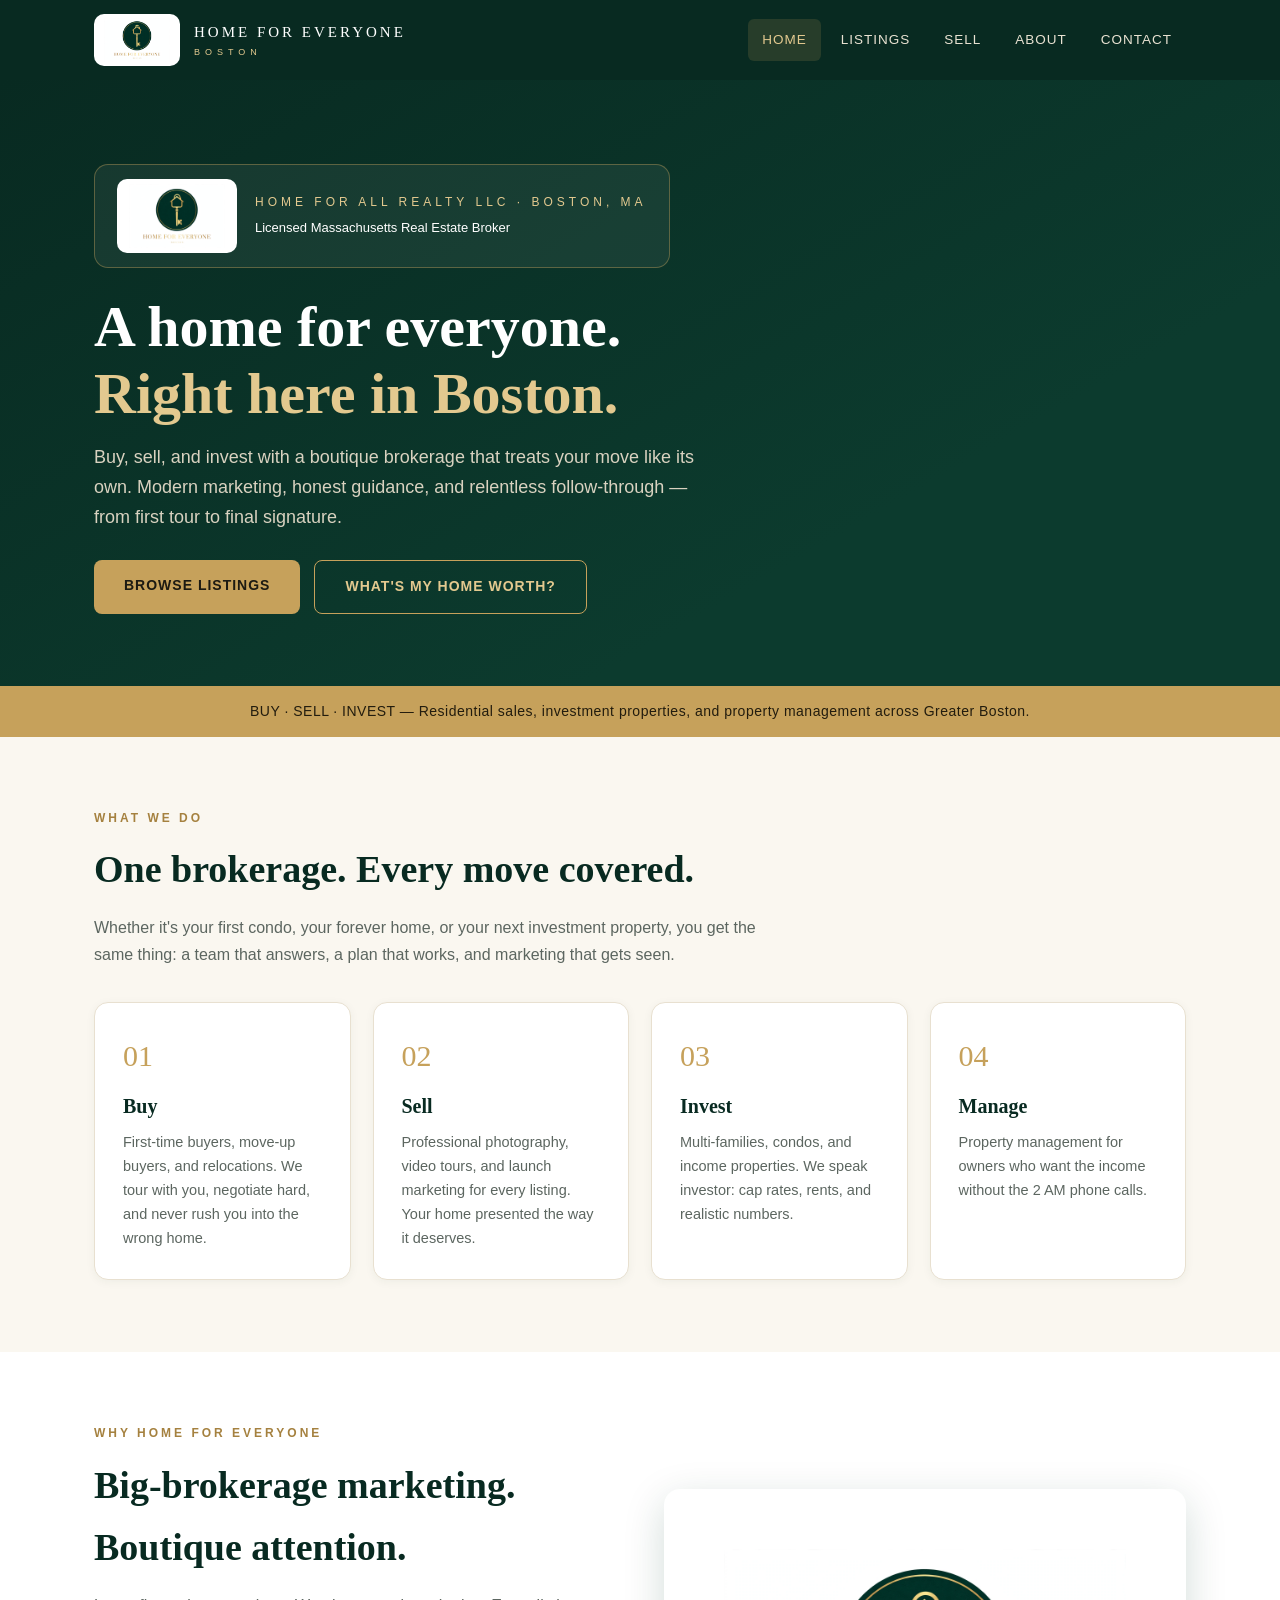
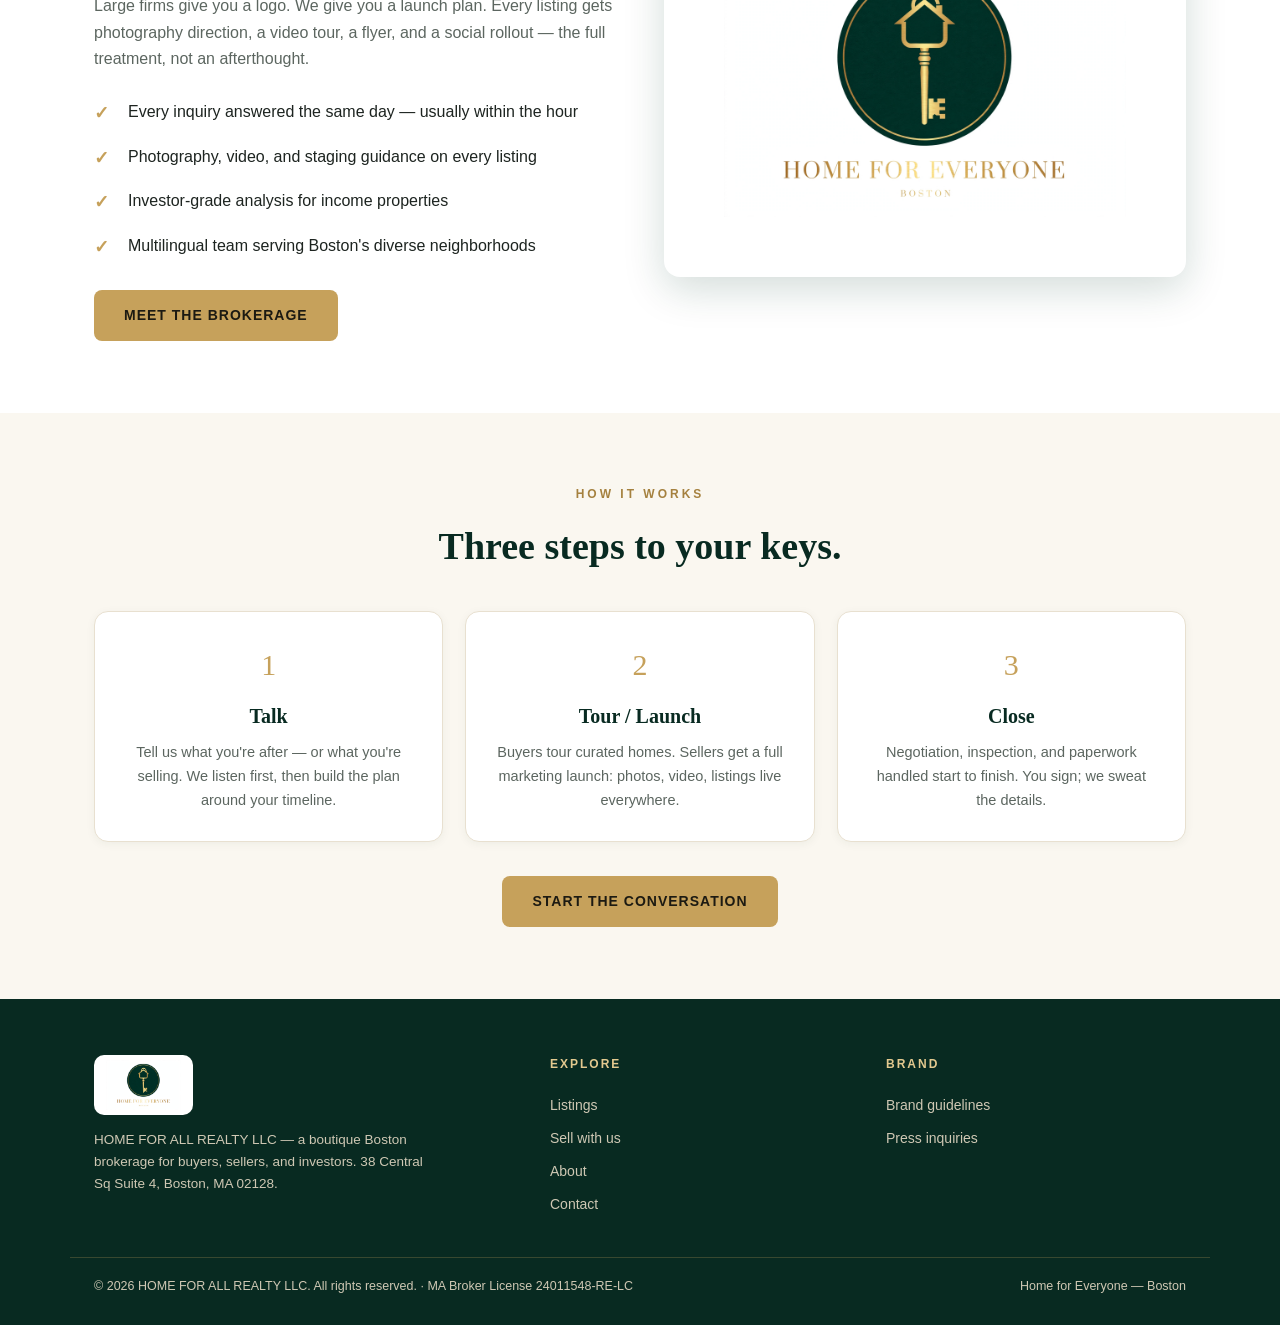
==== index.html @ dabc6003 "Home for Everyone — Boston: add index.html" ====
<!DOCTYPE html>
<html lang="en">
<head>
<meta charset="UTF-8">
<meta name="viewport" content="width=device-width, initial-scale=1.0">
<title>Home for Everyone — Boston | Buy, Sell, Invest</title>
<meta name="description" content="Home for Everyone — Boston. HOME FOR ALL REALTY LLC. Buy, sell, and invest in Boston real estate with a brokerage built around you.">
<link rel="stylesheet" href="assets/style.css">
<link rel="icon" href="assets/logo.webp">
</head>
<body>
<header class="site-header">
  <div class="header-inner">
    <a class="brand" href="index.html"><img src="assets/logo.webp" alt="Home for Everyone — Boston"><span class="word">HOME FOR EVERYONE<small>BOSTON</small></span></a>
    <button class="menu-btn" onclick="document.querySelector('nav.main').classList.toggle('open')">☰ Menu</button>
    <nav class="main">
      <a href="index.html" class="active">Home</a>
      <a href="listings.html">Listings</a>
      <a href="sell.html">Sell</a>
      <a href="about.html">About</a>
      <a href="contact.html">Contact</a>
    </nav>
  </div>
</header>

<section class="hero">
  <div class="wrap">
    <div class="hero-badge"><img src="assets/logo.webp" alt="Home for Everyone logo"><div><div class="kicker">HOME FOR ALL REALTY LLC · Boston, MA</div><div style="color:#fff;font-size:13px;margin-top:4px">Licensed Massachusetts Real Estate Broker</div></div></div>
    <h1 data-hfe="hero_title">A home for everyone.<br><em>Right here in Boston.</em></h1>
    <p class="lede" data-hfe="hero_lede">Buy, sell, and invest with a boutique brokerage that treats your move like its own. Modern marketing, honest guidance, and relentless follow-through — from first tour to final signature.</p>
    <div class="cta-row">
      <a class="btn" href="listings.html">Browse listings</a>
      <a class="btn ghost" href="sell.html">What's my home worth?</a>
    </div>
  </div>
</section>

<div class="strip" data-hfe="notice"><strong>BUY · SELL · INVEST</strong> &nbsp;—&nbsp; Residential sales, investment properties, and property management across Greater Boston.</div>

<section class="section">
  <div class="wrap">
    <div class="eyebrow">What we do</div>
    <h2>One brokerage. Every move covered.</h2>
    <p class="sub">Whether it's your first condo, your forever home, or your next investment property, you get the same thing: a team that answers, a plan that works, and marketing that gets seen.</p>
    <div class="cards">
      <div class="card"><div class="n">01</div><h3>Buy</h3><p>First-time buyers, move-up buyers, and relocations. We tour with you, negotiate hard, and never rush you into the wrong home.</p></div>
      <div class="card"><div class="n">02</div><h3>Sell</h3><p>Professional photography, video tours, and launch marketing for every listing. Your home presented the way it deserves.</p></div>
      <div class="card"><div class="n">03</div><h3>Invest</h3><p>Multi-families, condos, and income properties. We speak investor: cap rates, rents, and realistic numbers.</p></div>
      <div class="card"><div class="n">04</div><h3>Manage</h3><p>Property management for owners who want the income without the 2 AM phone calls.</p></div>
    </div>
  </div>
</section>

<section class="section alt">
  <div class="wrap split">
    <div>
      <div class="eyebrow">Why Home for Everyone</div>
      <h2>Big-brokerage marketing.<br>Boutique attention.</h2>
      <p class="sub">Large firms give you a logo. We give you a launch plan. Every listing gets photography direction, a video tour, a flyer, and a social rollout — the full treatment, not an afterthought.</p>
      <ul class="check">
        <li>Every inquiry answered the same day — usually within the hour</li>
        <li>Photography, video, and staging guidance on every listing</li>
        <li>Investor-grade analysis for income properties</li>
        <li>Multilingual team serving Boston's diverse neighborhoods</li>
      </ul>
      <div class="cta-row" style="margin-top:22px"><a class="btn" href="about.html">Meet the brokerage</a></div>
    </div>
    <div><img class="frame" src="assets/logo.webp" alt="Home for Everyone — Boston logo" style="padding:60px;background:#fff"></div>
  </div>
</section>

<section class="section">
  <div class="wrap center">
    <div class="eyebrow">How it works</div>
    <h2>Three steps to your keys.</h2>
    <div class="cards">
      <div class="card"><div class="n">1</div><h3>Talk</h3><p>Tell us what you're after — or what you're selling. We listen first, then build the plan around your timeline.</p></div>
      <div class="card"><div class="n">2</div><h3>Tour / Launch</h3><p>Buyers tour curated homes. Sellers get a full marketing launch: photos, video, listings live everywhere.</p></div>
      <div class="card"><div class="n">3</div><h3>Close</h3><p>Negotiation, inspection, and paperwork handled start to finish. You sign; we sweat the details.</p></div>
    </div>
    <div class="cta-row" style="justify-content:center;margin-top:34px"><a class="btn" href="contact.html">Start the conversation</a></div>
  </div>
</section>

<footer>
  <div class="foot-grid">
    <div class="foot-brand">
      <img src="assets/logo.webp" alt="Home for Everyone — Boston">
      <p>HOME FOR ALL REALTY LLC — a boutique Boston brokerage for buyers, sellers, and investors. 38 Central Sq Suite 4, Boston, MA 02128.</p>
    </div>
    <div><h4>Explore</h4><a href="listings.html">Listings</a><a href="sell.html">Sell with us</a><a href="about.html">About</a><a href="contact.html">Contact</a></div>
    <div><h4>Brand</h4><a href="brand.html">Brand guidelines</a><a href="contact.html">Press inquiries</a></div>
  </div>
  <div class="foot-bottom"><span>© 2026 HOME FOR ALL REALTY LLC. All rights reserved. · MA Broker License 24011548-RE-LC</span><span>Home for Everyone — Boston</span></div>
</footer>
<script src="assets/admin-data.js"></script>
</body>
</html>
---- assets/style.css ----
/* Home for Everyone — Boston | Brand stylesheet */
:root{
  --green:#0c3b2e; --green-deep:#082a21; --gold:#c6a15b; --gold-soft:#e3c98f;
  --ivory:#faf7f0; --ink:#1d2420; --muted:#5c6660; --line:#e8e0d0;
  --serif:"Playfair Display",Didot,"Bodoni MT",Georgia,"Times New Roman",serif;
  --sans:"Inter",-apple-system,"Segoe UI",Roboto,Helvetica,Arial,sans-serif;
}
*{box-sizing:border-box;margin:0;padding:0}
body{font-family:var(--sans);color:var(--ink);background:var(--ivory);line-height:1.65;font-size:16px}
img{max-width:100%;display:block}
a{color:var(--green)}
.wrap{max-width:1140px;margin:0 auto;padding:0 24px}
/* Header */
.site-header{background:var(--green-deep);position:sticky;top:0;z-index:50}
.header-inner{display:flex;align-items:center;justify-content:space-between;padding:14px 24px;max-width:1140px;margin:0 auto}
.brand{display:flex;align-items:center;gap:14px;text-decoration:none}
.brand img{height:52px;width:auto;background:#fff;border-radius:10px;padding:4px 10px}
.brand .word{color:#fff;font-family:var(--serif);font-size:15px;letter-spacing:3px}
.brand .word small{display:block;font-family:var(--sans);font-size:9px;letter-spacing:5px;color:var(--gold-soft)}
nav.main{display:flex;gap:6px}
nav.main a{color:#e9e2d2;text-decoration:none;font-size:13.5px;letter-spacing:1px;padding:10px 14px;border-radius:6px;text-transform:uppercase}
nav.main a:hover,nav.main a.active{background:rgba(198,161,91,.16);color:var(--gold-soft)}
.menu-btn{display:none;background:none;border:1px solid var(--gold);color:var(--gold-soft);border-radius:6px;padding:8px 12px;font-size:15px}
/* Hero */
.hero{background:linear-gradient(150deg,var(--green-deep) 0%,var(--green) 70%);color:#fff;padding:84px 0 72px;position:relative;overflow:hidden}
.hero h1{font-family:var(--serif);font-size:clamp(34px,5vw,58px);line-height:1.15;margin:18px 0 16px;font-weight:600}
.hero h1 em{color:var(--gold-soft);font-style:normal}
.hero .kicker{color:var(--gold-soft);letter-spacing:4px;font-size:12px;text-transform:uppercase}
.hero p.lede{color:#d9d2c0;font-size:18px;max-width:620px;margin-bottom:28px}
.hero-badge{display:inline-flex;align-items:center;gap:18px;background:rgba(255,255,255,.06);border:1px solid rgba(198,161,91,.4);border-radius:14px;padding:14px 22px;margin-bottom:8px}
.hero-badge img{height:74px;background:#fff;border-radius:10px;padding:5px 12px}
.btn{display:inline-block;background:var(--gold);color:#1c1a12;text-decoration:none;font-weight:700;letter-spacing:1px;padding:14px 30px;border-radius:8px;font-size:14px;text-transform:uppercase;border:none;cursor:pointer}
.btn:hover{background:var(--gold-soft)}
.btn.ghost{background:transparent;color:var(--gold-soft);border:1px solid var(--gold)}
.btn.ghost:hover{background:rgba(198,161,91,.14)}
.cta-row{display:flex;gap:14px;flex-wrap:wrap}
/* Sections */
.section{padding:72px 0}
.section.alt{background:#fff}
.eyebrow{color:#a5813f;letter-spacing:3px;font-size:12px;text-transform:uppercase;margin-bottom:10px;font-weight:700}
h2{font-family:var(--serif);font-size:clamp(26px,3.4vw,38px);color:var(--green-deep);margin-bottom:14px;font-weight:600}
h2.light{color:#fff}
.section p.sub{color:var(--muted);max-width:680px;margin-bottom:8px}
.center{text-align:center}.center p.sub{margin:0 auto 8px}
/* Cards */
.cards{display:grid;grid-template-columns:repeat(auto-fit,minmax(250px,1fr));gap:22px;margin-top:34px}
.card{background:#fff;border:1px solid var(--line);border-radius:14px;padding:28px;box-shadow:0 2px 10px rgba(12,59,46,.05)}
.card .n{font-family:var(--serif);color:var(--gold);font-size:30px}
.card h3{font-family:var(--serif);color:var(--green-deep);margin:10px 0 8px;font-size:20px}
.card p{color:var(--muted);font-size:14.5px}
/* Listings */
.listing-grid{display:grid;grid-template-columns:repeat(auto-fit,minmax(300px,1fr));gap:24px;margin-top:34px}
.listing{background:#fff;border:1px solid var(--line);border-radius:14px;overflow:hidden}
.listing .ph{height:200px;background:linear-gradient(135deg,#dfe7e2,#c9d4cc);display:flex;align-items:center;justify-content:center;color:#7d8a83;font-size:13px;letter-spacing:2px}
.listing .body{padding:22px}
.listing .price{font-family:var(--serif);font-size:24px;color:var(--green-deep)}
.listing .addr{color:var(--muted);font-size:14px;margin:4px 0 10px}
.listing .facts{display:flex;gap:16px;font-size:13px;color:var(--muted);margin-bottom:12px}
.tag{display:inline-block;font-size:10.5px;letter-spacing:1.5px;text-transform:uppercase;background:#f0e9d8;color:#8a6d2f;border-radius:20px;padding:4px 12px;margin-bottom:10px}
/* Split */
.split{display:grid;grid-template-columns:1fr 1fr;gap:48px;align-items:center}
.split img.frame{border-radius:16px;box-shadow:0 12px 40px rgba(12,59,46,.18)}
ul.check{list-style:none;margin:18px 0}
ul.check li{padding:9px 0 9px 34px;position:relative;color:var(--ink)}
ul.check li::before{content:"✓";position:absolute;left:0;color:var(--gold);font-weight:800;font-size:18px}
/* Forms */
.form{background:#fff;border:1px solid var(--line);border-radius:14px;padding:34px;max-width:640px}
.form label{display:block;font-size:13px;font-weight:700;letter-spacing:.5px;margin:16px 0 6px;color:var(--green-deep)}
.form input,.form select,.form textarea{width:100%;border:1px solid var(--line);border-radius:8px;padding:12px 14px;font-size:15px;font-family:var(--sans);background:var(--ivory)}
.form textarea{min-height:120px;resize:vertical}
.form .note{font-size:12.5px;color:var(--muted);margin-top:14px}
.form-ok{display:none;background:#eef7f0;border:1px solid #bfe3c9;color:#1e6b34;border-radius:10px;padding:16px;margin-top:18px}
/* Brand page */
.swatch-grid{display:grid;grid-template-columns:repeat(auto-fit,minmax(180px,1fr));gap:18px;margin-top:26px}
.swatch{border:1px solid var(--line);border-radius:12px;overflow:hidden;background:#fff}
.swatch .c{height:110px}
.swatch .t{padding:14px;font-size:13px}
.swatch .t strong{display:block;font-size:14px}
.type-spec{background:#fff;border:1px solid var(--line);border-radius:12px;padding:26px;margin-top:18px}
.type-spec .demo-serif{font-family:var(--serif);font-size:30px;color:var(--green-deep)}
.type-spec .demo-sans{font-family:var(--sans);font-size:18px;color:var(--ink)}
.do-dont{display:grid;grid-template-columns:1fr 1fr;gap:22px;margin-top:26px}
.do-dont .dd{background:#fff;border:1px solid var(--line);border-radius:12px;padding:24px}
.do-dont h4{margin-bottom:10px}
/* Footer */
footer{background:var(--green-deep);color:#cfc8b4;padding:56px 0 28px;margin-top:0}
.foot-grid{display:grid;grid-template-columns:1.4fr 1fr 1fr;gap:36px;max-width:1140px;margin:0 auto;padding:0 24px}
.foot-grid h4{color:var(--gold-soft);letter-spacing:2px;font-size:12px;text-transform:uppercase;margin-bottom:14px}
.foot-grid a{color:#cfc8b4;text-decoration:none;display:block;padding:5px 0;font-size:14px}
.foot-grid a:hover{color:#fff}
.foot-brand img{height:60px;background:#fff;border-radius:10px;padding:5px 12px;margin-bottom:14px}
.foot-brand p{font-size:13.5px;max-width:340px}
.foot-bottom{max-width:1140px;margin:36px auto 0;padding:18px 24px 0;border-top:1px solid rgba(198,161,91,.25);font-size:12.5px;display:flex;justify-content:space-between;flex-wrap:wrap;gap:10px}
/* Banner strip */
.strip{background:var(--gold);color:#221c0e;padding:14px 0;text-align:center;font-size:14px;letter-spacing:.5px}
.strip strong{letter-spacing:2px}
/* Responsive */
@media(max-width:860px){
  .split{grid-template-columns:1fr}
  .do-dont{grid-template-columns:1fr}
  nav.main{display:none;position:absolute;top:100%;left:0;right:0;background:var(--green-deep);flex-direction:column;padding:10px 24px 18px}
  nav.main.open{display:flex}
  .menu-btn{display:block}
  .foot-grid{grid-template-columns:1fr}
  .section{padding:52px 0}
}
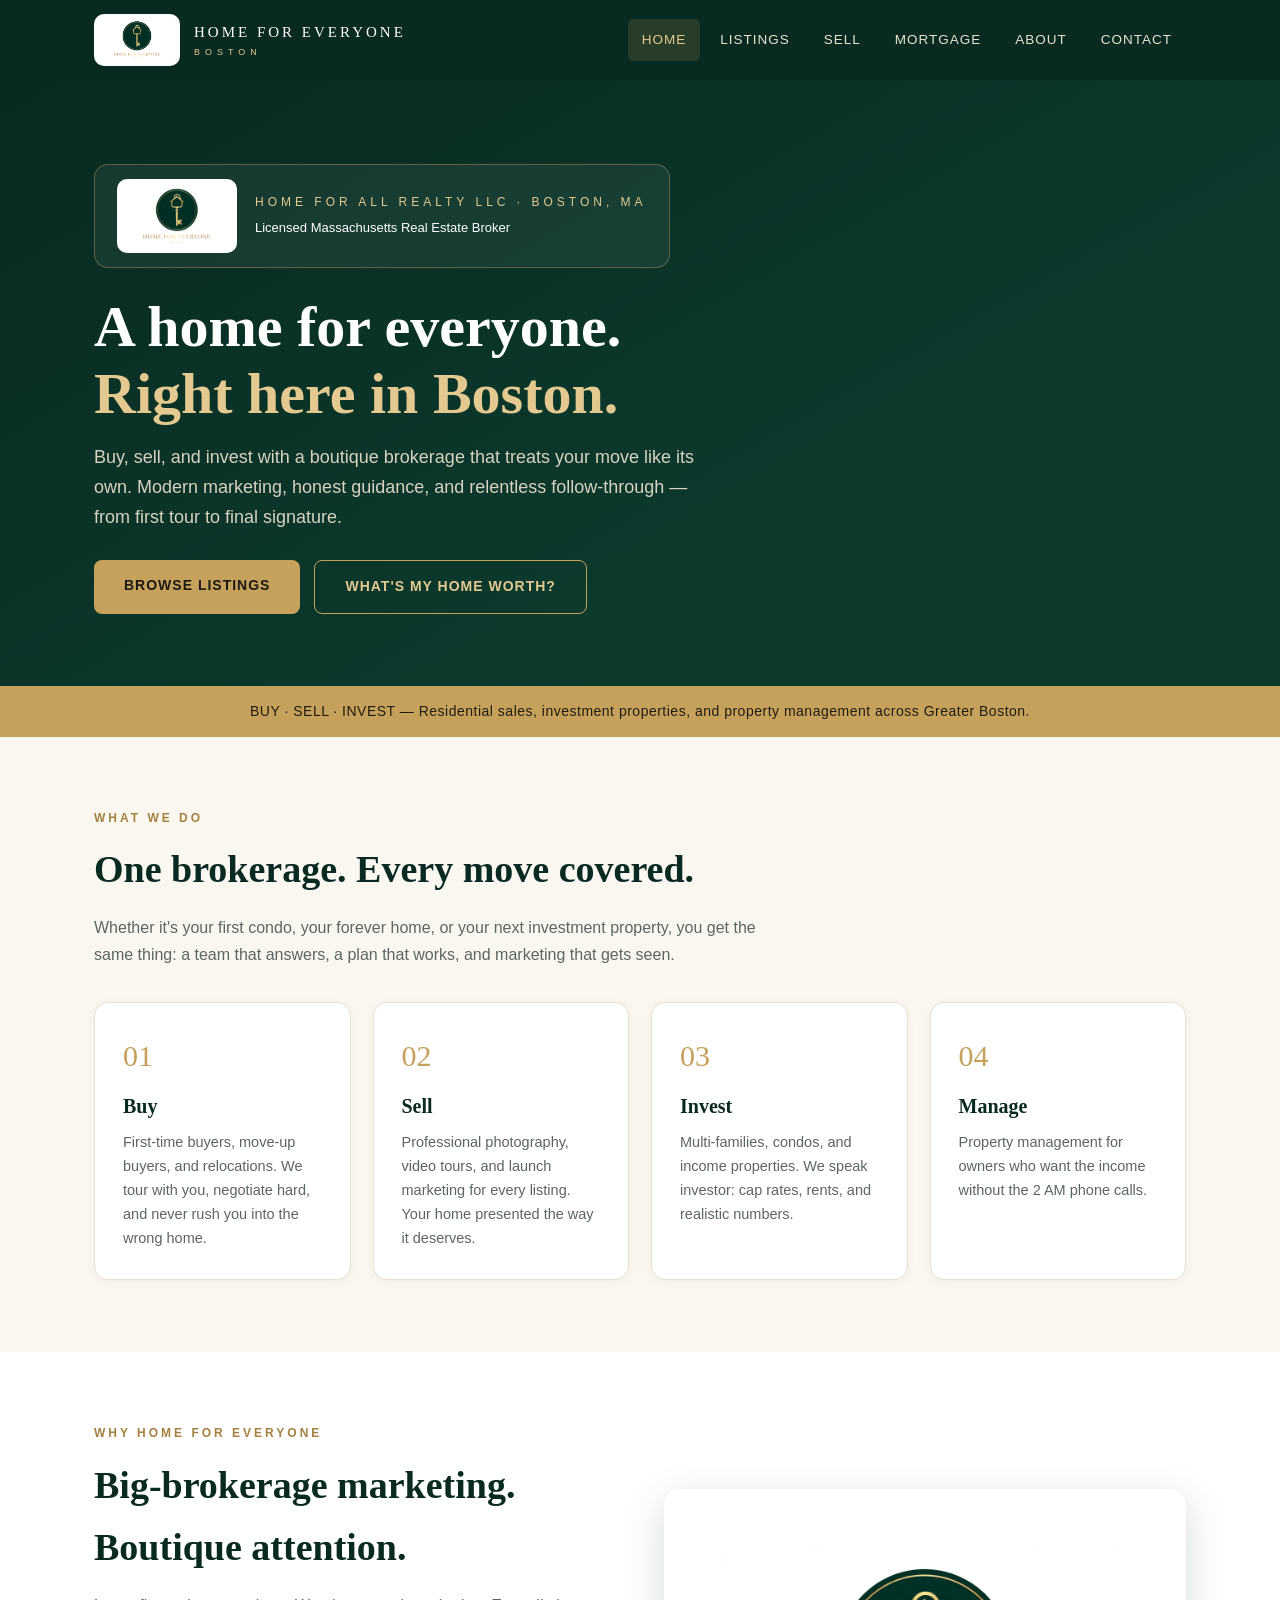
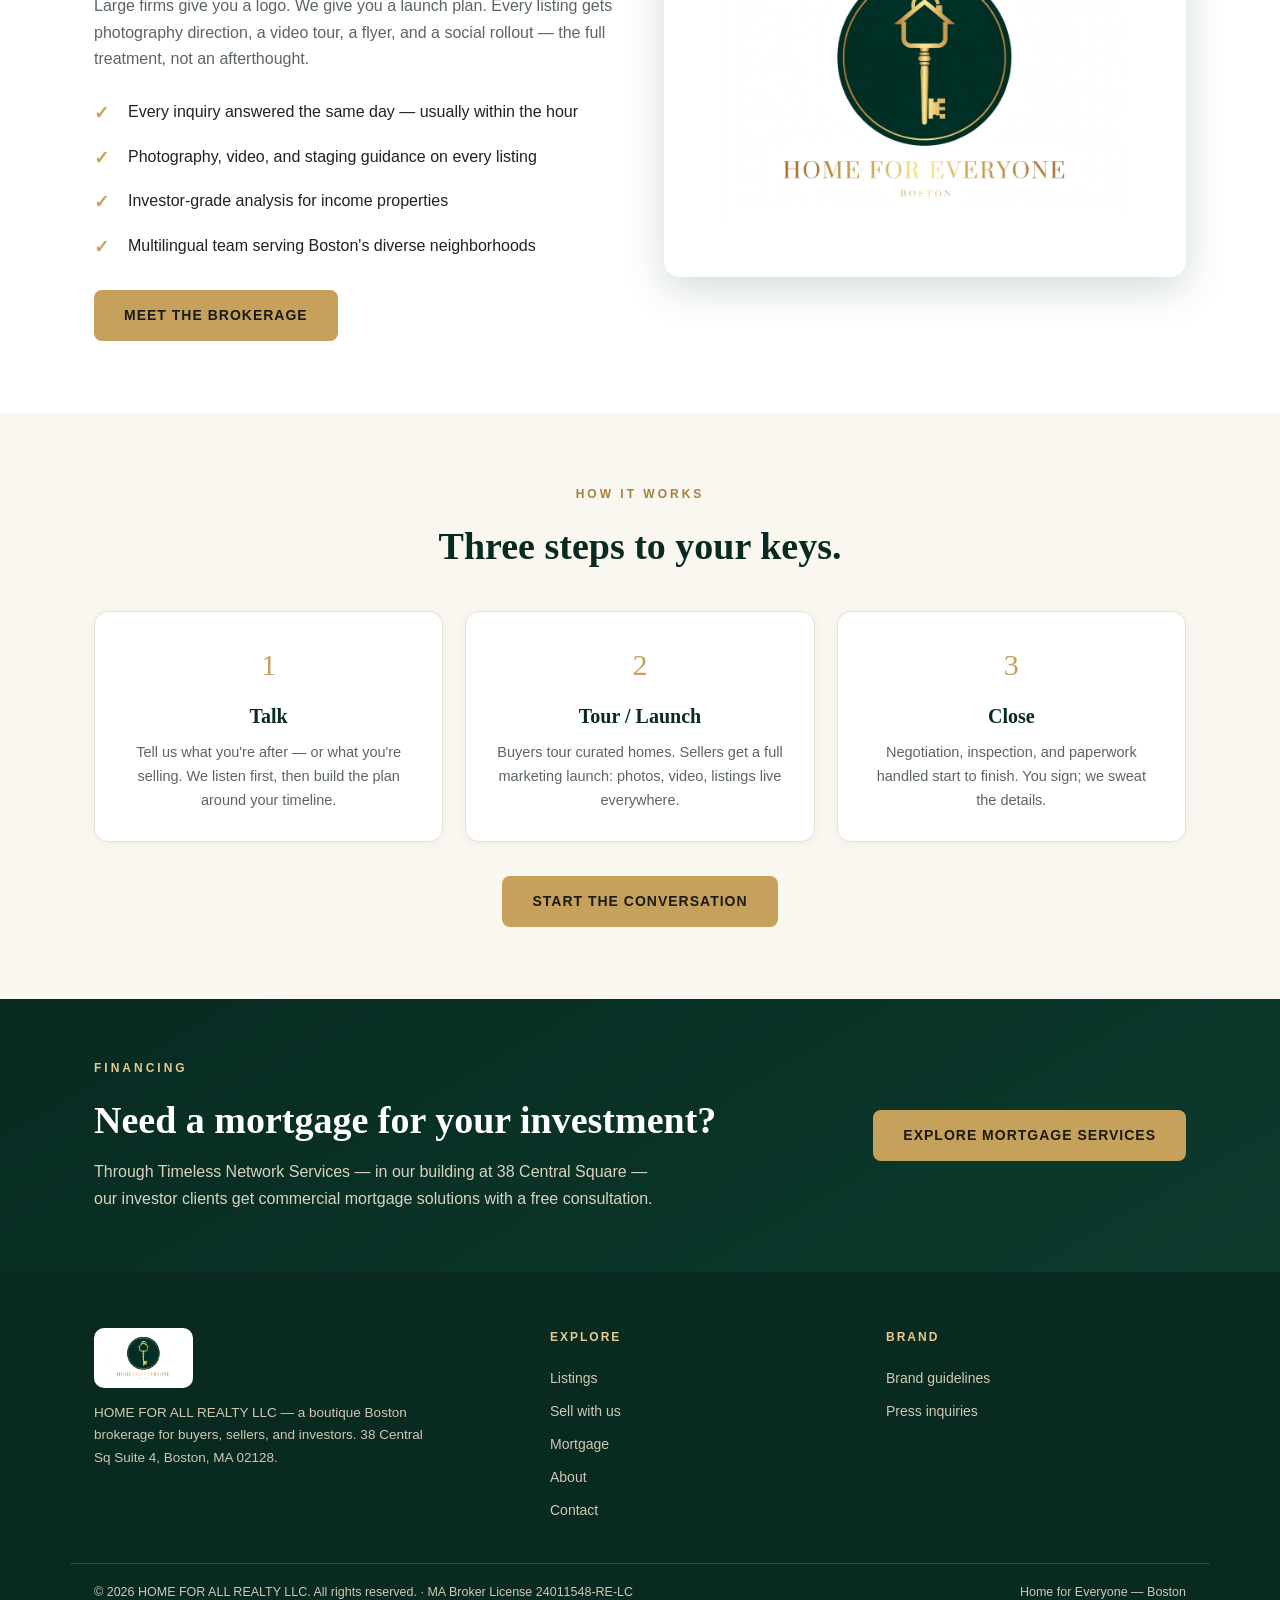
==== commit 871a1340: "Add mortgage services: index.html" ====
--- a/index.html
+++ b/index.html
@@ -17,6 +17,7 @@
       <a href="index.html" class="active">Home</a>
       <a href="listings.html">Listings</a>
       <a href="sell.html">Sell</a>
+      <a href="mortgage.html">Mortgage</a>
       <a href="about.html">About</a>
       <a href="contact.html">Contact</a>
     </nav>
@@ -82,13 +83,24 @@
   </div>
 </section>
 
+<section style="background:linear-gradient(150deg,var(--green-deep),var(--green));padding:60px 0">
+  <div class="wrap" style="display:flex;align-items:center;justify-content:space-between;gap:28px;flex-wrap:wrap">
+    <div>
+      <div class="eyebrow" style="color:var(--gold-soft)">Financing</div>
+      <h2 class="light" style="margin-bottom:8px">Need a mortgage for your investment?</h2>
+      <p style="color:#d9d2c0;max-width:560px">Through Timeless Network Services — in our building at 38 Central Square — our investor clients get commercial mortgage solutions with a free consultation.</p>
+    </div>
+    <a class="btn" href="mortgage.html">Explore mortgage services</a>
+  </div>
+</section>
+
 <footer>
   <div class="foot-grid">
     <div class="foot-brand">
       <img src="assets/logo.webp" alt="Home for Everyone — Boston">
       <p>HOME FOR ALL REALTY LLC — a boutique Boston brokerage for buyers, sellers, and investors. 38 Central Sq Suite 4, Boston, MA 02128.</p>
     </div>
-    <div><h4>Explore</h4><a href="listings.html">Listings</a><a href="sell.html">Sell with us</a><a href="about.html">About</a><a href="contact.html">Contact</a></div>
+    <div><h4>Explore</h4><a href="listings.html">Listings</a><a href="sell.html">Sell with us</a><a href="mortgage.html">Mortgage</a><a href="about.html">About</a><a href="contact.html">Contact</a></div>
     <div><h4>Brand</h4><a href="brand.html">Brand guidelines</a><a href="contact.html">Press inquiries</a></div>
   </div>
   <div class="foot-bottom"><span>© 2026 HOME FOR ALL REALTY LLC. All rights reserved. · MA Broker License 24011548-RE-LC</span><span>Home for Everyone — Boston</span></div>
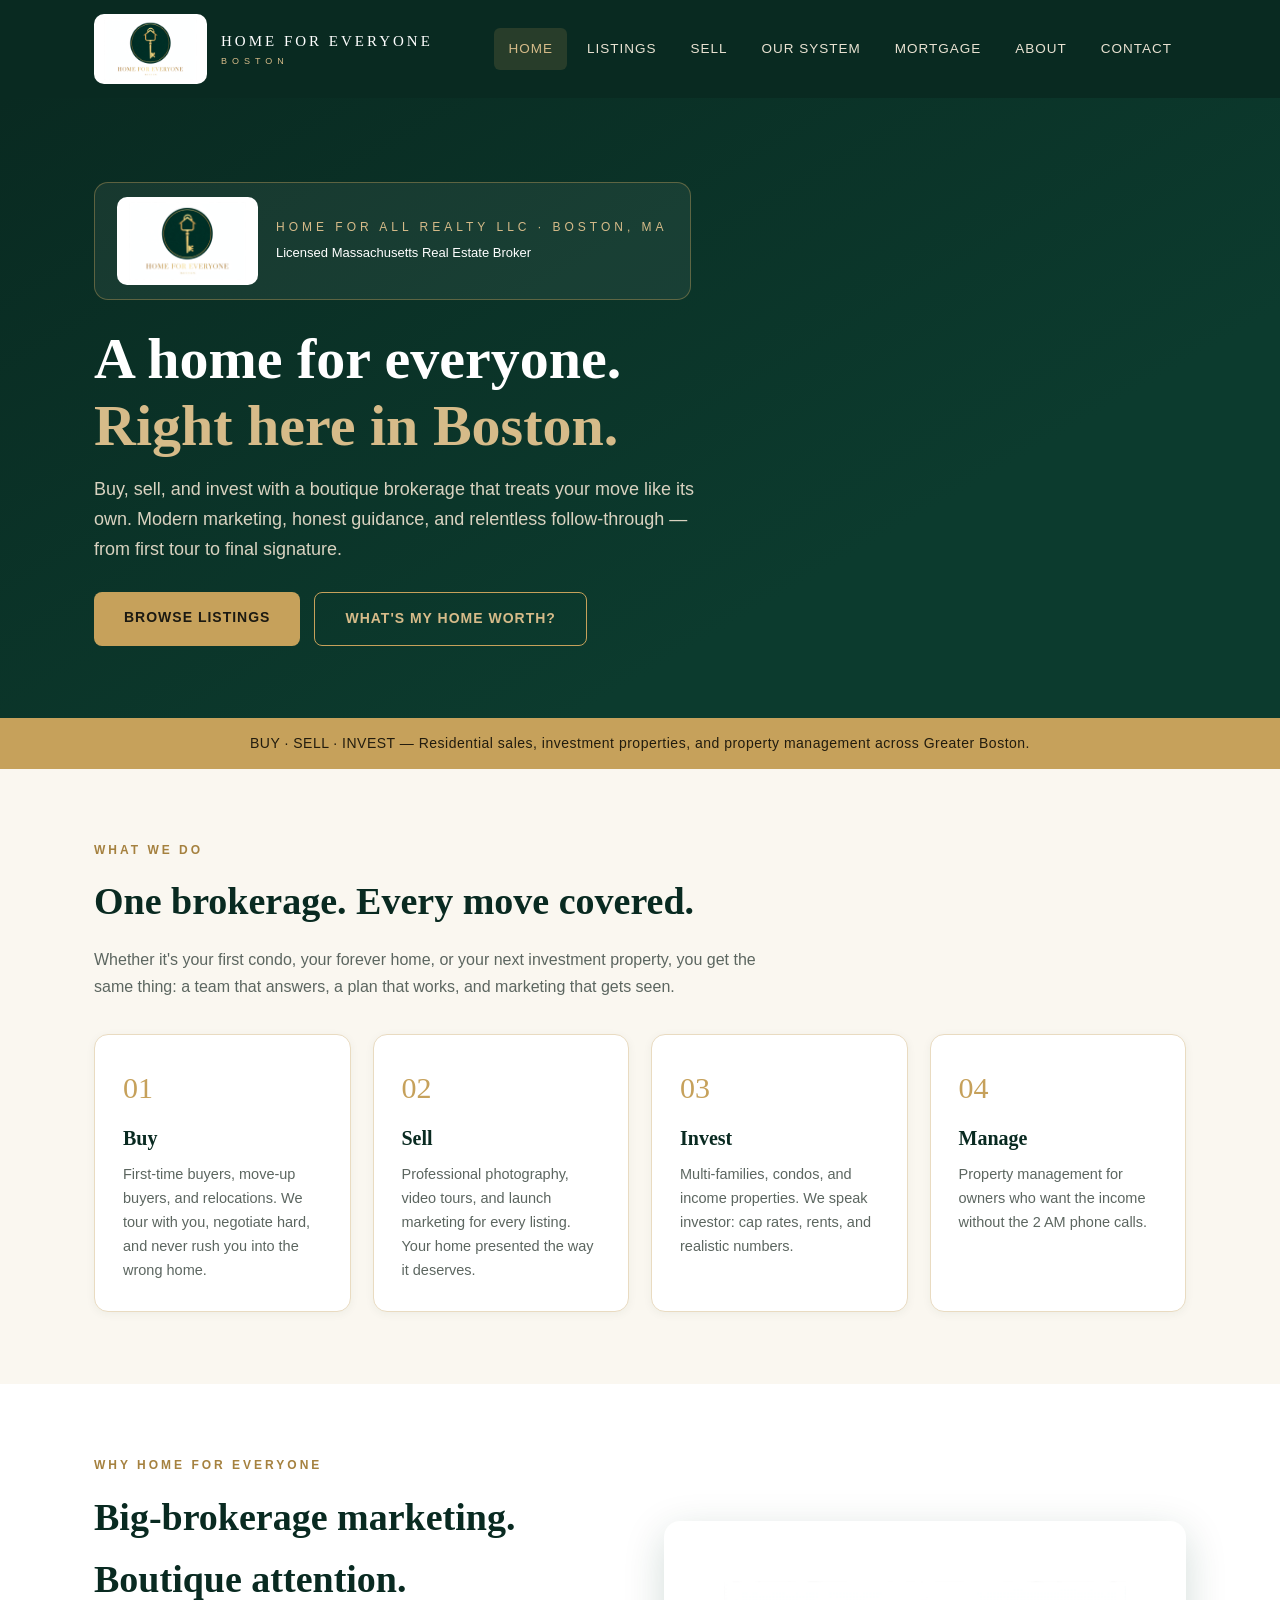
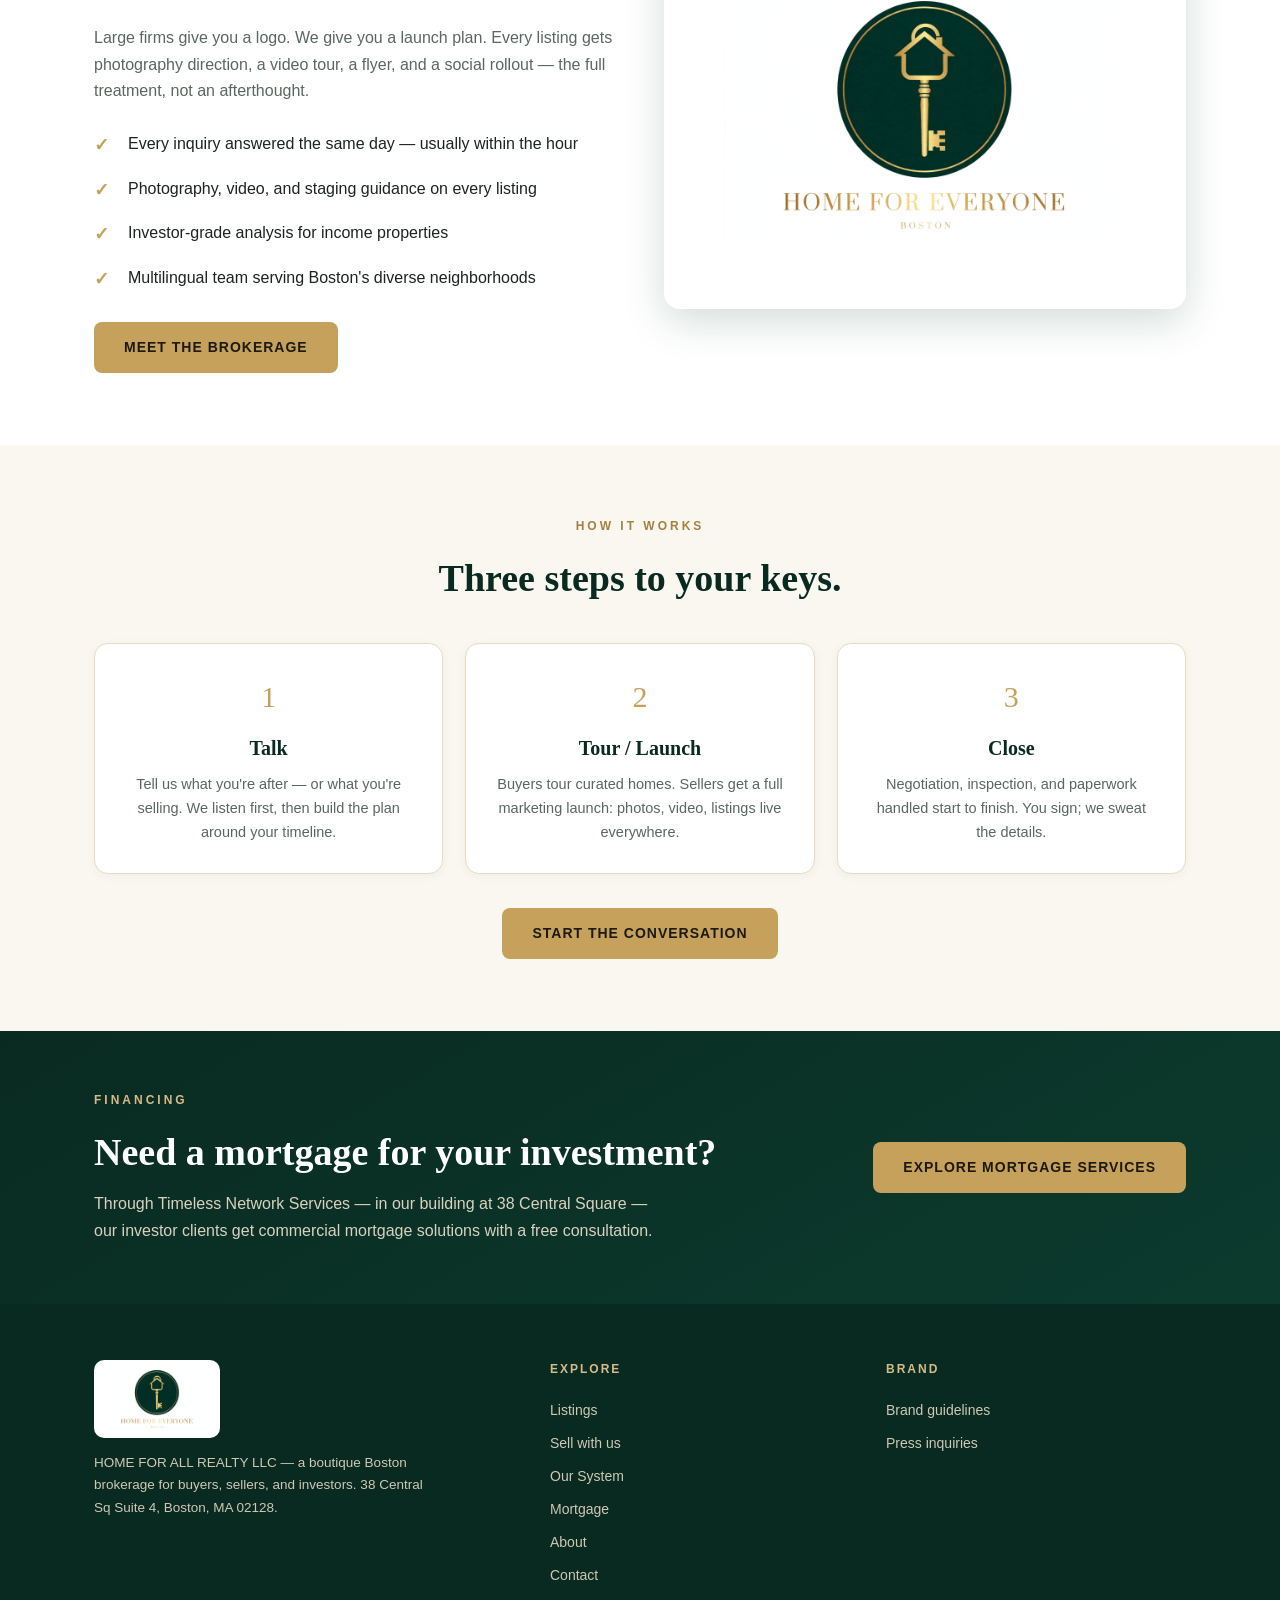
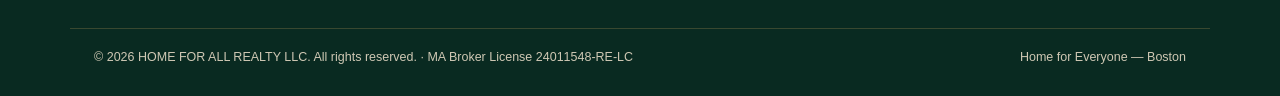
==== commit f751811e: "Add Our System page; Salustia Ortiz real listings at top of listings; admin listing fields for statu" ====
--- a/index.html
+++ b/index.html
@@ -17,6 +17,7 @@
       <a href="index.html" class="active">Home</a>
       <a href="listings.html">Listings</a>
       <a href="sell.html">Sell</a>
+      <a href="os.html">Our System</a>
       <a href="mortgage.html">Mortgage</a>
       <a href="about.html">About</a>
       <a href="contact.html">Contact</a>
@@ -100,7 +101,7 @@
       <img src="assets/logo.webp" alt="Home for Everyone — Boston">
       <p>HOME FOR ALL REALTY LLC — a boutique Boston brokerage for buyers, sellers, and investors. 38 Central Sq Suite 4, Boston, MA 02128.</p>
     </div>
-    <div><h4>Explore</h4><a href="listings.html">Listings</a><a href="sell.html">Sell with us</a><a href="mortgage.html">Mortgage</a><a href="about.html">About</a><a href="contact.html">Contact</a></div>
+    <div><h4>Explore</h4><a href="listings.html">Listings</a><a href="sell.html">Sell with us</a><a href="os.html">Our System</a><a href="mortgage.html">Mortgage</a><a href="about.html">About</a><a href="contact.html">Contact</a></div>
     <div><h4>Brand</h4><a href="brand.html">Brand guidelines</a><a href="contact.html">Press inquiries</a></div>
   </div>
   <div class="foot-bottom"><span>© 2026 HOME FOR ALL REALTY LLC. All rights reserved. · MA Broker License 24011548-RE-LC</span><span>Home for Everyone — Boston</span></div>
--- a/assets/style.css
+++ b/assets/style.css
@@ -14,7 +14,7 @@
 .site-header{background:var(--green-deep);position:sticky;top:0;z-index:50}
 .header-inner{display:flex;align-items:center;justify-content:space-between;padding:14px 24px;max-width:1140px;margin:0 auto}
 .brand{display:flex;align-items:center;gap:14px;text-decoration:none}
-.brand img{height:52px;width:auto;background:#fff;border-radius:10px;padding:4px 10px}
+.brand img{height:70px;width:auto;background:#fff;border-radius:10px;padding:4px 10px}
 .brand .word{color:#fff;font-family:var(--serif);font-size:15px;letter-spacing:3px}
 .brand .word small{display:block;font-family:var(--sans);font-size:9px;letter-spacing:5px;color:var(--gold-soft)}
 nav.main{display:flex;gap:6px}
@@ -28,7 +28,7 @@
 .hero .kicker{color:var(--gold-soft);letter-spacing:4px;font-size:12px;text-transform:uppercase}
 .hero p.lede{color:#d9d2c0;font-size:18px;max-width:620px;margin-bottom:28px}
 .hero-badge{display:inline-flex;align-items:center;gap:18px;background:rgba(255,255,255,.06);border:1px solid rgba(198,161,91,.4);border-radius:14px;padding:14px 22px;margin-bottom:8px}
-.hero-badge img{height:74px;background:#fff;border-radius:10px;padding:5px 12px}
+.hero-badge img{height:88px;background:#fff;border-radius:10px;padding:5px 12px}
 .btn{display:inline-block;background:var(--gold);color:#1c1a12;text-decoration:none;font-weight:700;letter-spacing:1px;padding:14px 30px;border-radius:8px;font-size:14px;text-transform:uppercase;border:none;cursor:pointer}
 .btn:hover{background:var(--gold-soft)}
 .btn.ghost{background:transparent;color:var(--gold-soft);border:1px solid var(--gold)}
@@ -56,7 +56,8 @@
 .listing .price{font-family:var(--serif);font-size:24px;color:var(--green-deep)}
 .listing .addr{color:var(--muted);font-size:14px;margin:4px 0 10px}
 .listing .facts{display:flex;gap:16px;font-size:13px;color:var(--muted);margin-bottom:12px}
-.tag{display:inline-block;font-size:10.5px;letter-spacing:1.5px;text-transform:uppercase;background:#f0e9d8;color:#8a6d2f;border-radius:20px;padding:4px 12px;margin-bottom:10px}
+.tag{display:inline-block;font-size:10.5px;letter-spacing:1.5px;text-transform:uppercase;background:#f0e9d8;color:#8a6d2f;border-radius:20px;padding:4px 12px;margin-bottom:10px;margin-right:6px}
+.tag.green{background:var(--green);color:#fff}
 /* Split */
 .split{display:grid;grid-template-columns:1fr 1fr;gap:48px;align-items:center}
 .split img.frame{border-radius:16px;box-shadow:0 12px 40px rgba(12,59,46,.18)}
@@ -88,7 +89,7 @@
 .foot-grid h4{color:var(--gold-soft);letter-spacing:2px;font-size:12px;text-transform:uppercase;margin-bottom:14px}
 .foot-grid a{color:#cfc8b4;text-decoration:none;display:block;padding:5px 0;font-size:14px}
 .foot-grid a:hover{color:#fff}
-.foot-brand img{height:60px;background:#fff;border-radius:10px;padding:5px 12px;margin-bottom:14px}
+.foot-brand img{height:78px;background:#fff;border-radius:10px;padding:5px 12px;margin-bottom:14px}
 .foot-brand p{font-size:13.5px;max-width:340px}
 .foot-bottom{max-width:1140px;margin:36px auto 0;padding:18px 24px 0;border-top:1px solid rgba(198,161,91,.25);font-size:12.5px;display:flex;justify-content:space-between;flex-wrap:wrap;gap:10px}
 /* Banner strip */
@@ -96,6 +97,7 @@
 .strip strong{letter-spacing:2px}
 /* Responsive */
 @media(max-width:860px){
+  .brand img{height:56px}
   .split{grid-template-columns:1fr}
   .do-dont{grid-template-columns:1fr}
   nav.main{display:none;position:absolute;top:100%;left:0;right:0;background:var(--green-deep);flex-direction:column;padding:10px 24px 18px}
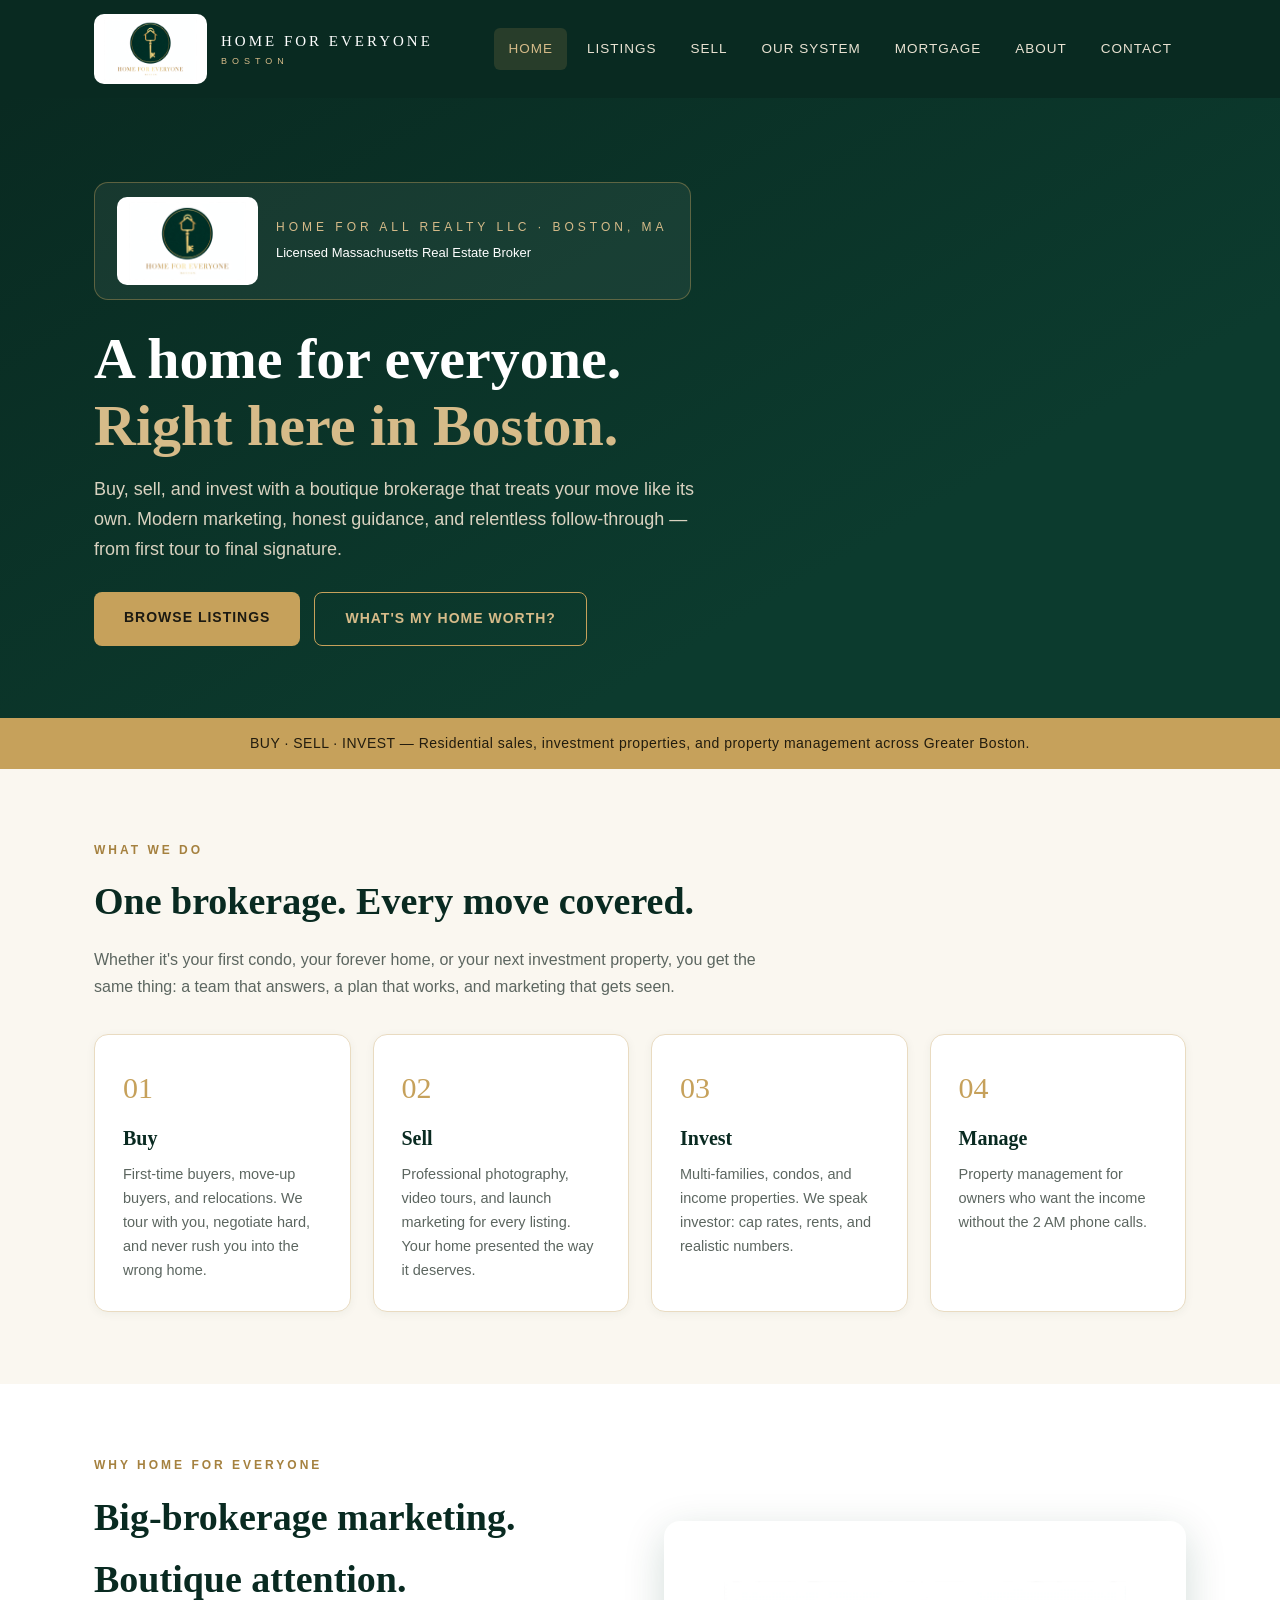
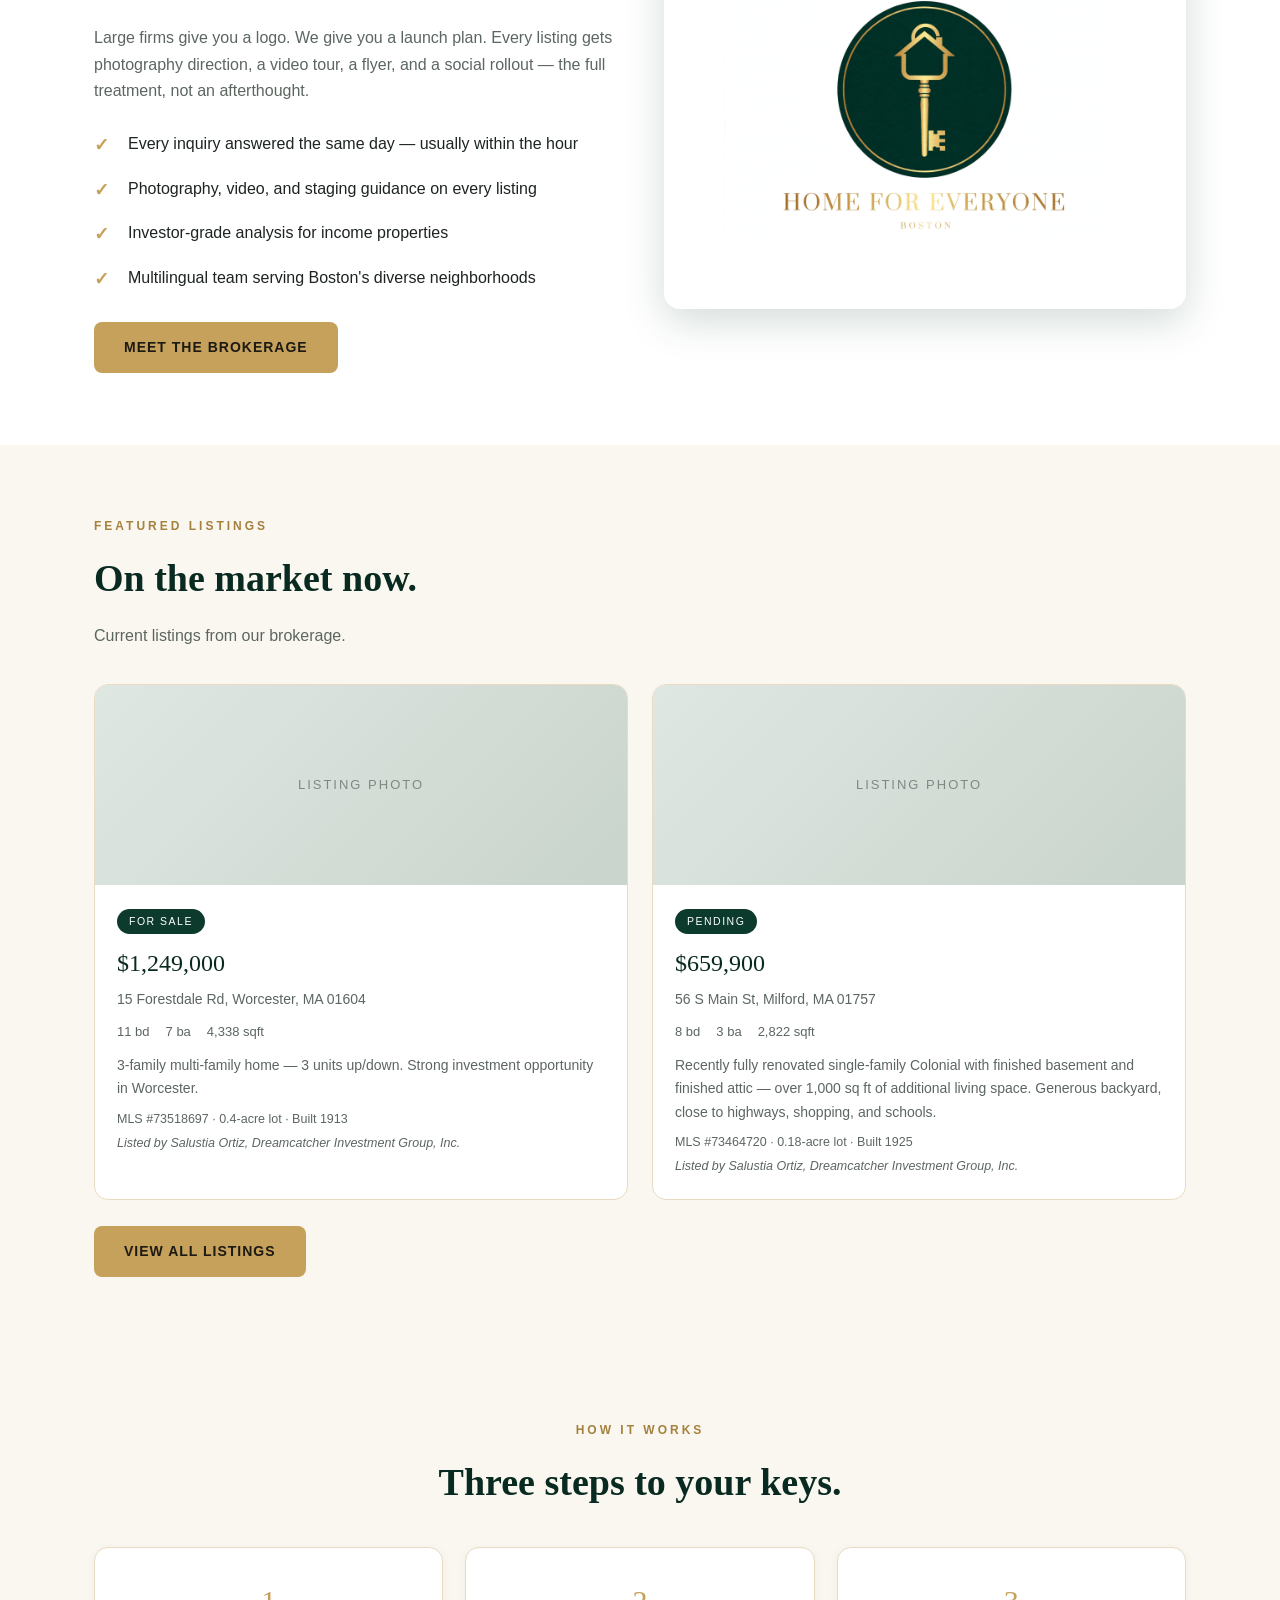
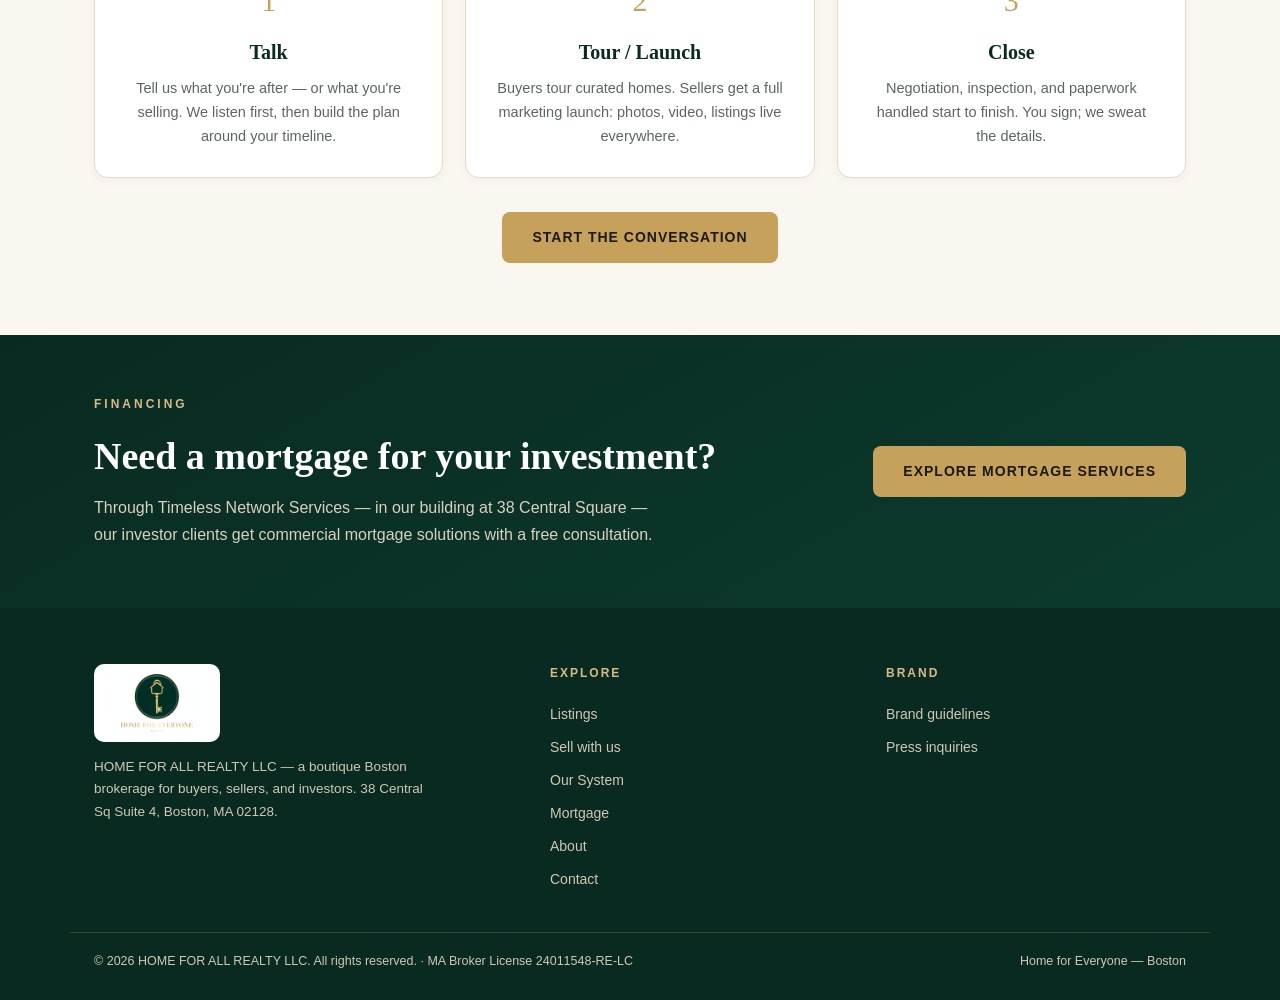
==== commit 2883d4a5: "Featured listings on homepage: index.html" ====
--- a/index.html
+++ b/index.html
@@ -72,6 +72,16 @@
 </section>
 
 <section class="section">
+  <div class="wrap">
+    <div class="eyebrow">Featured listings</div>
+    <h2>On the market now.</h2>
+    <p class="sub">Current listings from our brokerage.</p>
+    <div class="listing-grid" id="featured-grid"></div>
+    <div class="cta-row" style="margin-top:26px"><a class="btn" href="listings.html">View all listings</a></div>
+  </div>
+</section>
+
+<section class="section">
   <div class="wrap center">
     <div class="eyebrow">How it works</div>
     <h2>Three steps to your keys.</h2>
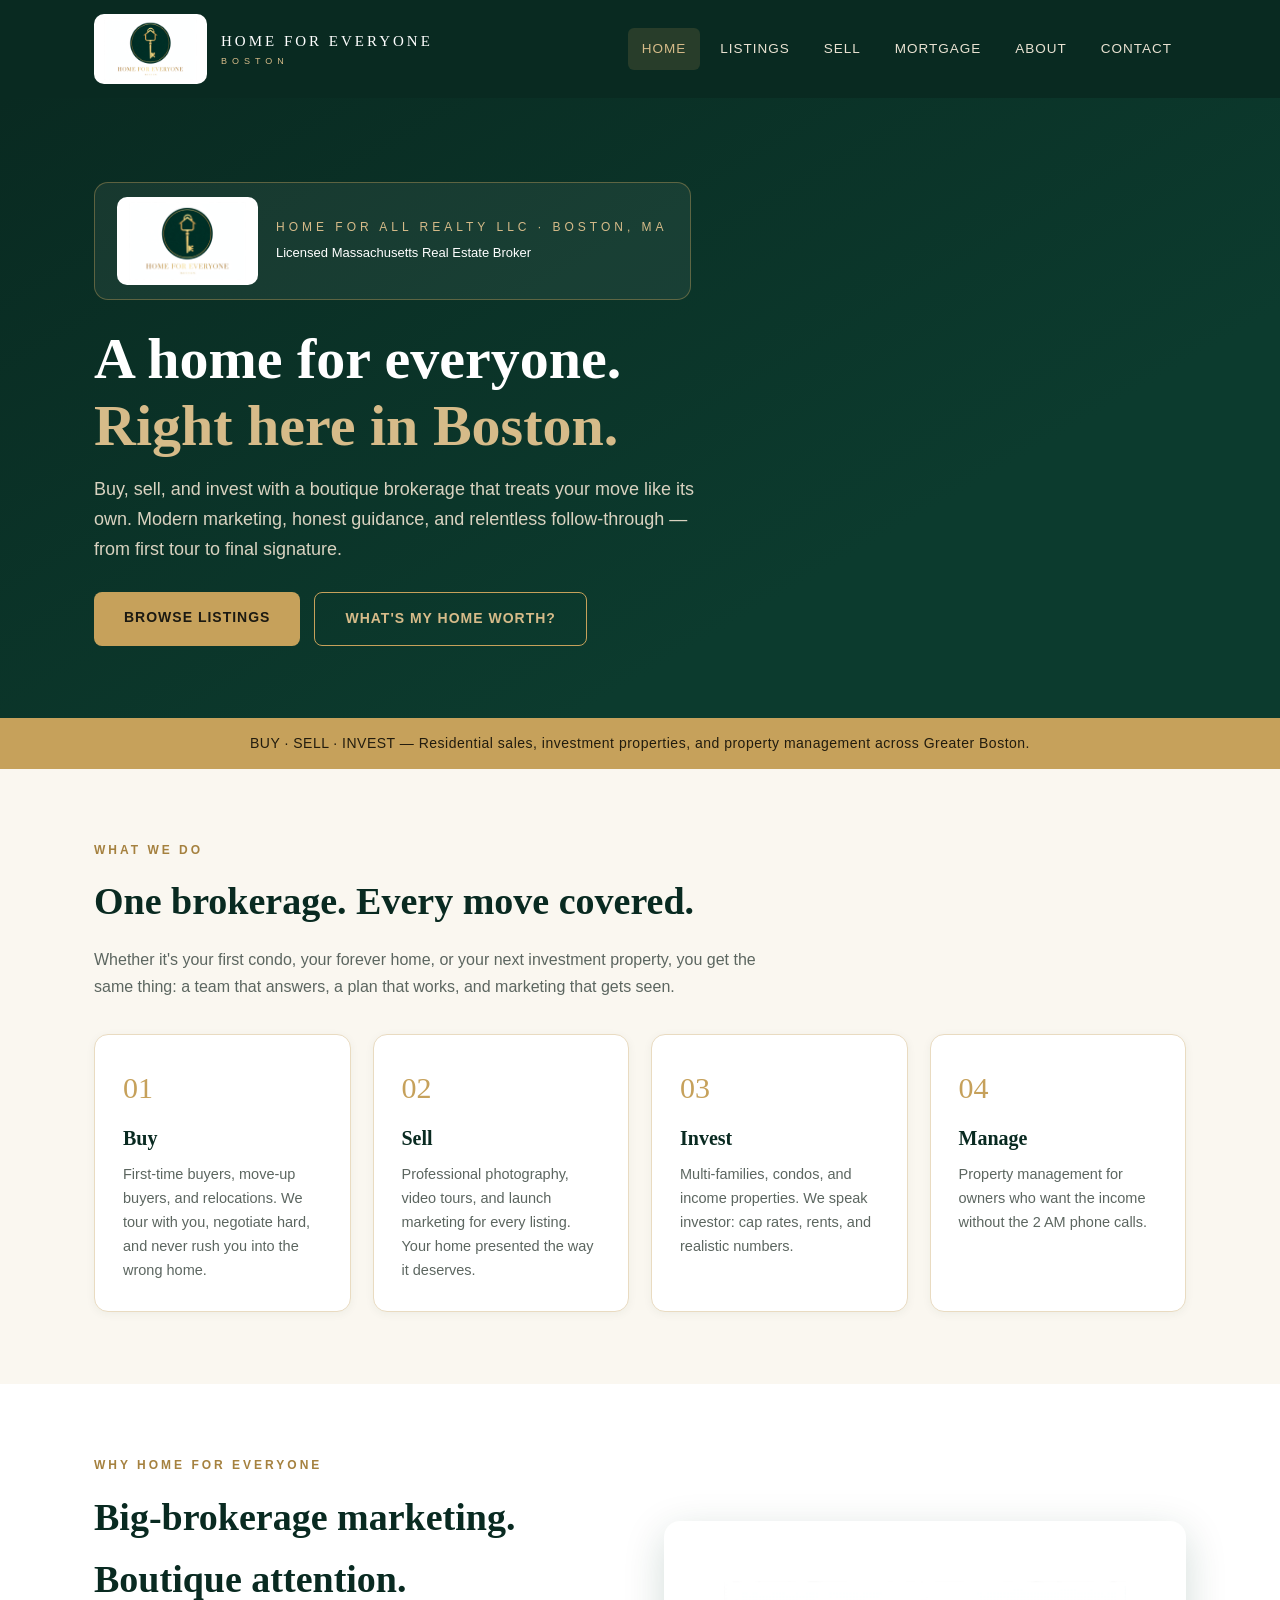
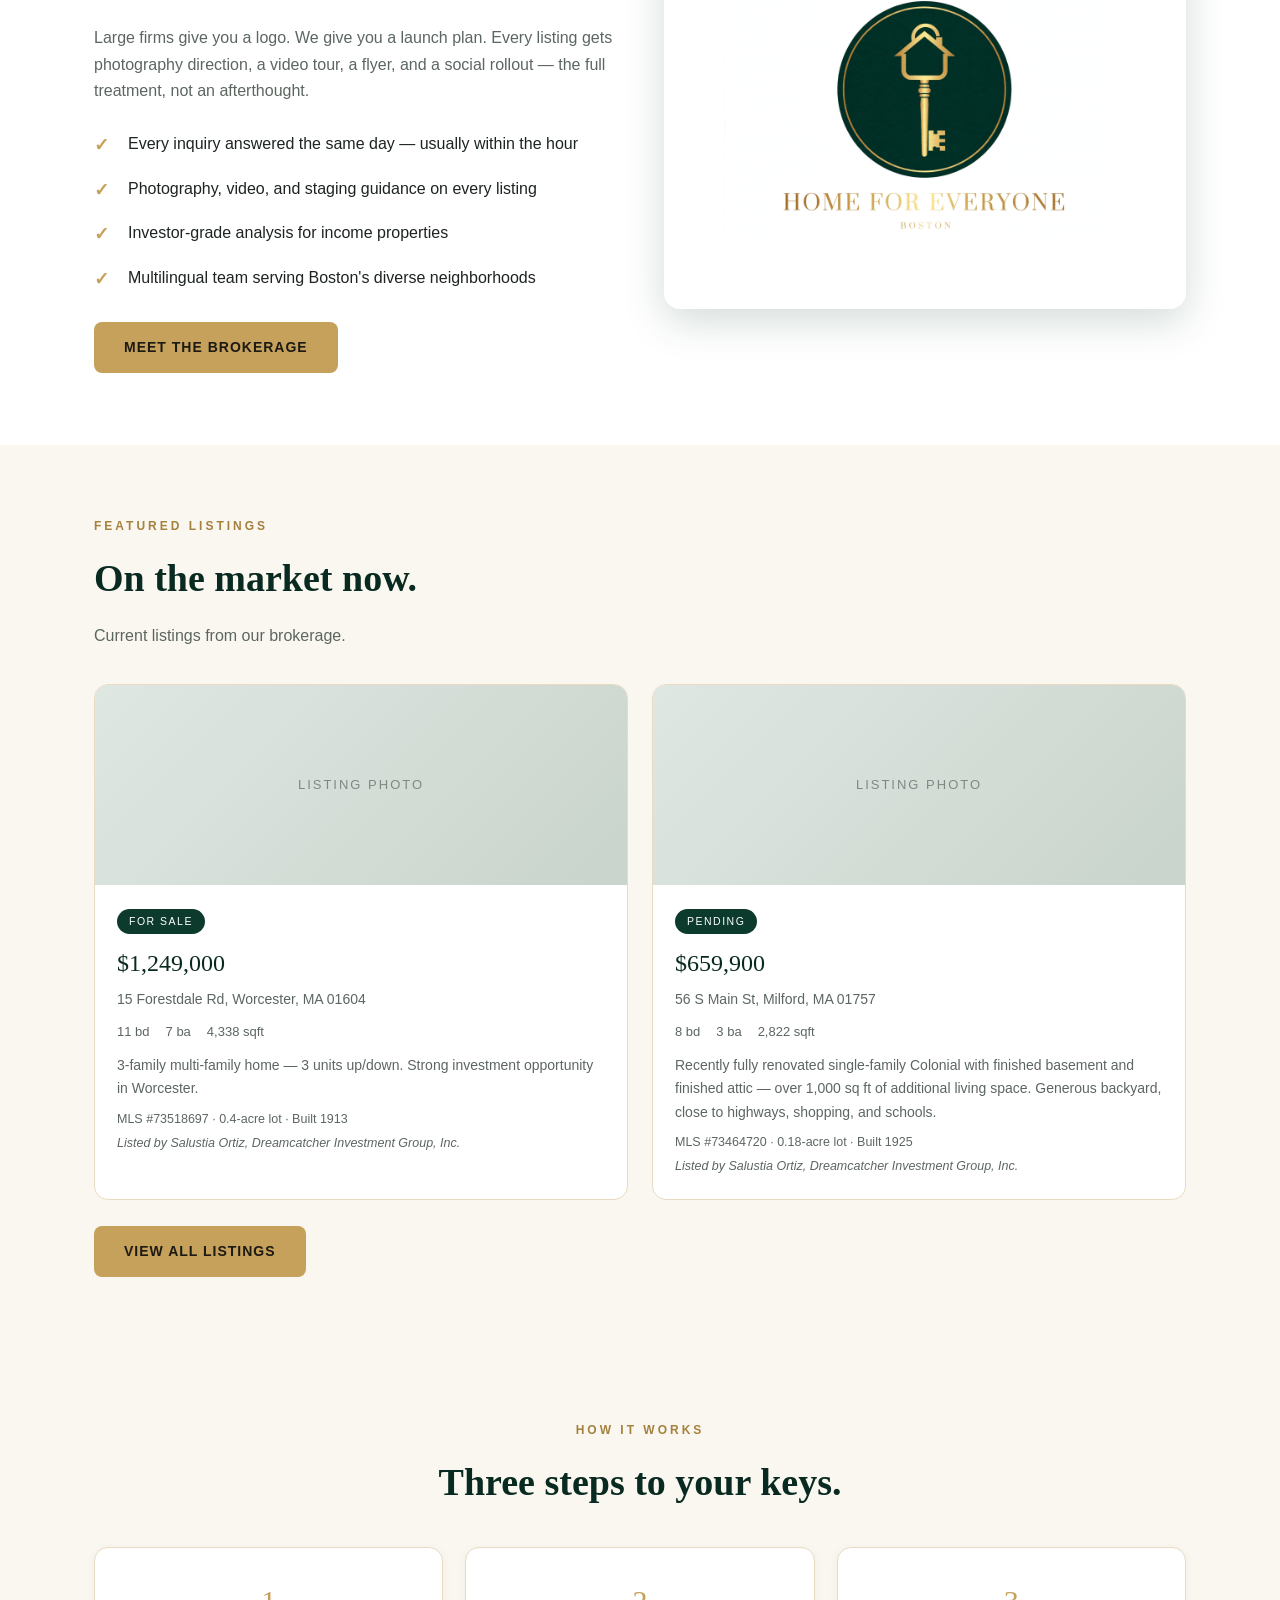
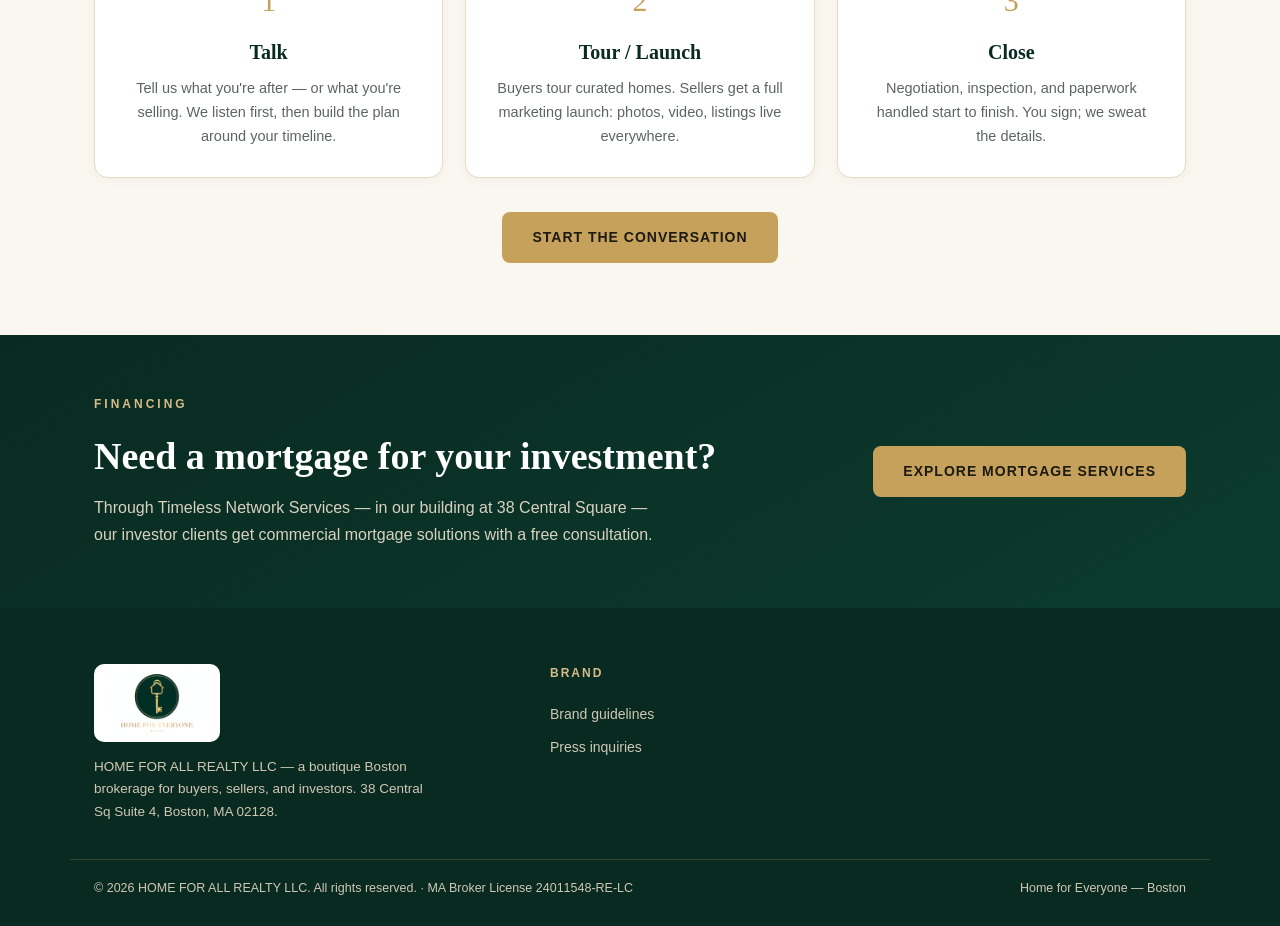
==== commit 597e7ffc: "Move Our System to back office (index.html)" ====
--- a/index.html
+++ b/index.html
@@ -17,7 +17,6 @@
       <a href="index.html" class="active">Home</a>
       <a href="listings.html">Listings</a>
       <a href="sell.html">Sell</a>
-      <a href="os.html">Our System</a>
       <a href="mortgage.html">Mortgage</a>
       <a href="about.html">About</a>
       <a href="contact.html">Contact</a>
@@ -111,7 +110,6 @@
       <img src="assets/logo.webp" alt="Home for Everyone — Boston">
       <p>HOME FOR ALL REALTY LLC — a boutique Boston brokerage for buyers, sellers, and investors. 38 Central Sq Suite 4, Boston, MA 02128.</p>
     </div>
-    <div><h4>Explore</h4><a href="listings.html">Listings</a><a href="sell.html">Sell with us</a><a href="os.html">Our System</a><a href="mortgage.html">Mortgage</a><a href="about.html">About</a><a href="contact.html">Contact</a></div>
     <div><h4>Brand</h4><a href="brand.html">Brand guidelines</a><a href="contact.html">Press inquiries</a></div>
   </div>
   <div class="foot-bottom"><span>© 2026 HOME FOR ALL REALTY LLC. All rights reserved. · MA Broker License 24011548-RE-LC</span><span>Home for Everyone — Boston</span></div>
